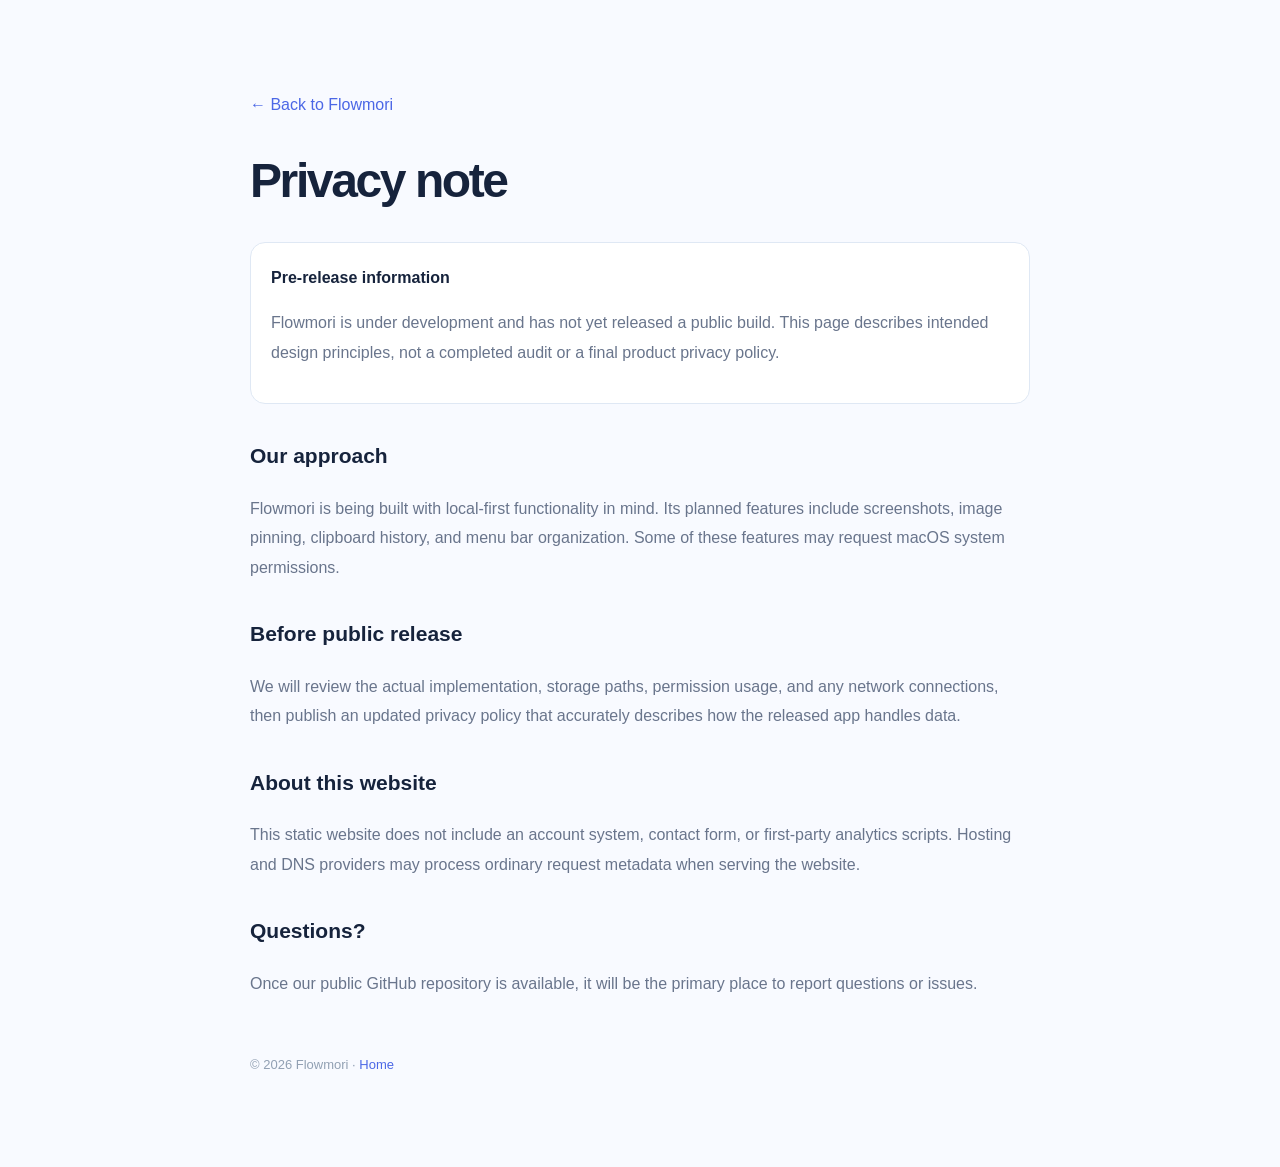
==== privacy/index.html @ 20188eb5 "Initial Flowmori website" ====
<!doctype html>
<html lang="en"><head><meta charset="utf-8"><meta name="viewport" content="width=device-width,initial-scale=1"><meta name="theme-color" content="#0a1020"><meta name="robots" content="noindex,follow"><title>Flowmori — Privacy note</title><link rel="icon" href="/assets/favicon-32.png"><style>body{margin:0;background:#f8faff;font:16px/1.85 -apple-system,BlinkMacSystemFont,"Segoe UI",sans-serif;color:#16233c}main{max-width:780px;margin:90px auto;padding:0 24px}a{color:#4b67e6;text-decoration:none}h1{letter-spacing:-.05em;font-size:48px;line-height:1.2}h2{font-size:21px;margin-top:33px}p,li{color:#69758c}aside{padding:20px;border:1px solid #dfe8f4;background:#fff;border-radius:15px}footer{margin:55px 0;font-size:13px;color:#91a0b3}</style></head><body><main><p><a href="/">← Back to Flowmori</a></p><h1>Privacy note</h1><aside><strong>Pre-release information</strong><p>Flowmori is under development and has not yet released a public build. This page describes intended design principles, not a completed audit or a final product privacy policy.</p></aside><h2>Our approach</h2><p>Flowmori is being built with local-first functionality in mind. Its planned features include screenshots, image pinning, clipboard history, and menu bar organization. Some of these features may request macOS system permissions.</p><h2>Before public release</h2><p>We will review the actual implementation, storage paths, permission usage, and any network connections, then publish an updated privacy policy that accurately describes how the released app handles data.</p><h2>About this website</h2><p>This static website does not include an account system, contact form, or first-party analytics scripts. Hosting and DNS providers may process ordinary request metadata when serving the website.</p><h2>Questions?</h2><p>Once our public GitHub repository is available, it will be the primary place to report questions or issues.</p><footer>© 2026 Flowmori · <a href="/">Home</a></footer></main></body></html>
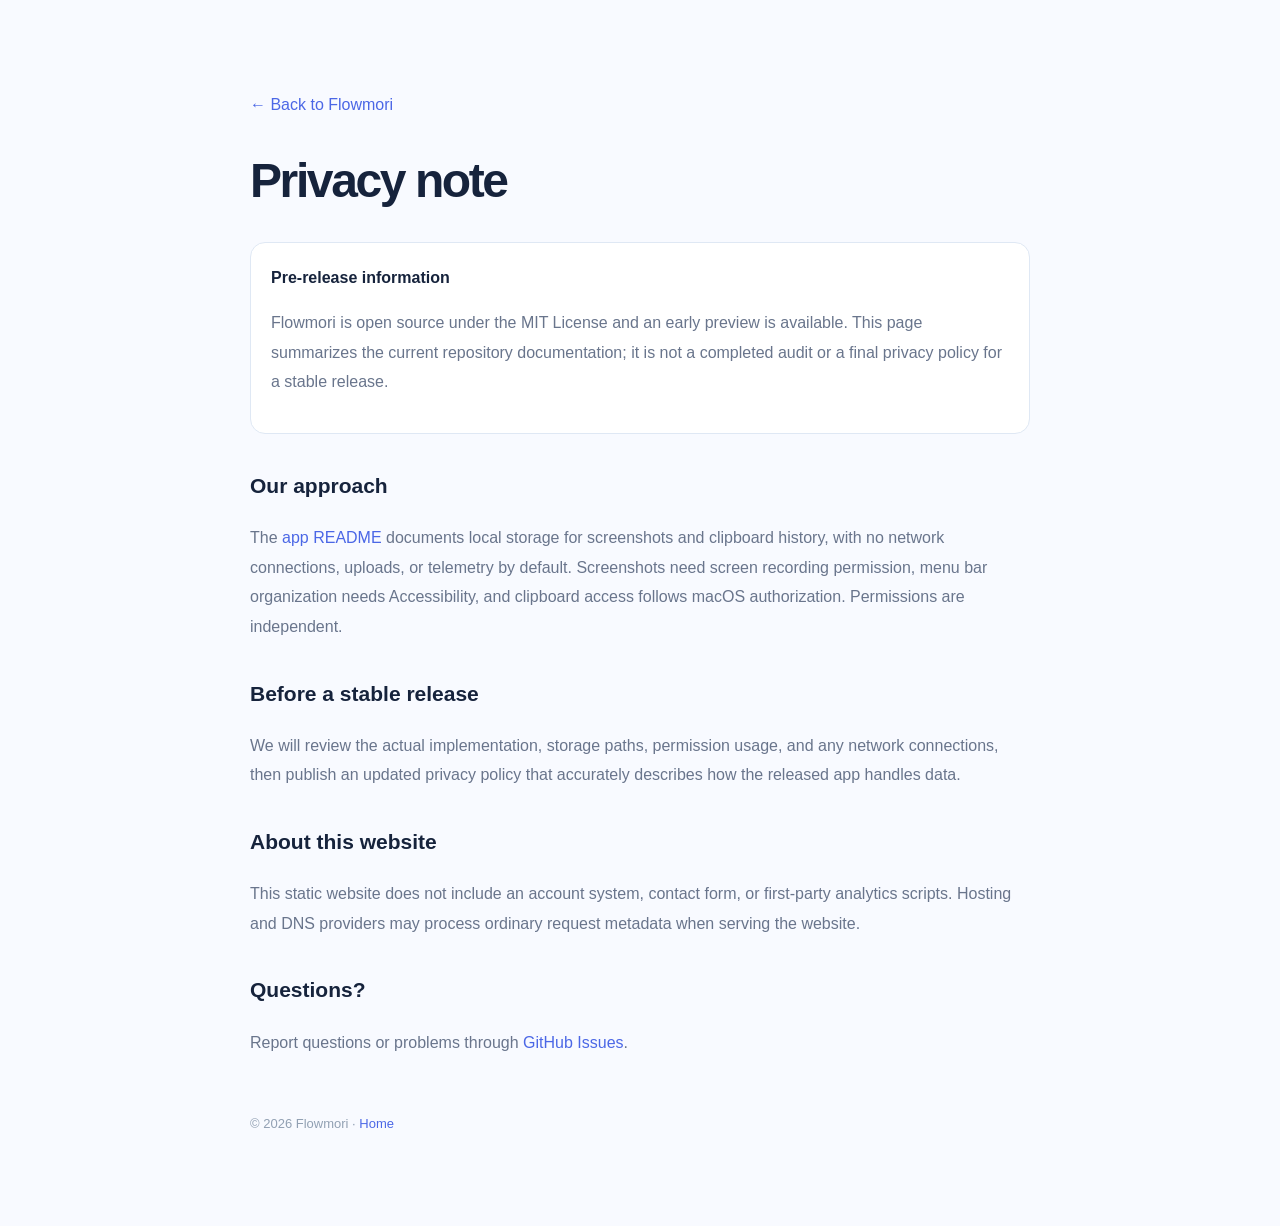
==== commit 2073b2ee: "Update website for v0.1.47 early preview Publish bilingual preview download and installation details" ====
--- a/privacy/index.html
+++ b/privacy/index.html
@@ -1,2 +1,2 @@
 <!doctype html>
-<html lang="en"><head><meta charset="utf-8"><meta name="viewport" content="width=device-width,initial-scale=1"><meta name="theme-color" content="#0a1020"><meta name="robots" content="noindex,follow"><title>Flowmori — Privacy note</title><link rel="icon" href="/assets/favicon-32.png"><style>body{margin:0;background:#f8faff;font:16px/1.85 -apple-system,BlinkMacSystemFont,"Segoe UI",sans-serif;color:#16233c}main{max-width:780px;margin:90px auto;padding:0 24px}a{color:#4b67e6;text-decoration:none}h1{letter-spacing:-.05em;font-size:48px;line-height:1.2}h2{font-size:21px;margin-top:33px}p,li{color:#69758c}aside{padding:20px;border:1px solid #dfe8f4;background:#fff;border-radius:15px}footer{margin:55px 0;font-size:13px;color:#91a0b3}</style></head><body><main><p><a href="/">← Back to Flowmori</a></p><h1>Privacy note</h1><aside><strong>Pre-release information</strong><p>Flowmori is under development and has not yet released a public build. This page describes intended design principles, not a completed audit or a final product privacy policy.</p></aside><h2>Our approach</h2><p>Flowmori is being built with local-first functionality in mind. Its planned features include screenshots, image pinning, clipboard history, and menu bar organization. Some of these features may request macOS system permissions.</p><h2>Before public release</h2><p>We will review the actual implementation, storage paths, permission usage, and any network connections, then publish an updated privacy policy that accurately describes how the released app handles data.</p><h2>About this website</h2><p>This static website does not include an account system, contact form, or first-party analytics scripts. Hosting and DNS providers may process ordinary request metadata when serving the website.</p><h2>Questions?</h2><p>Once our public GitHub repository is available, it will be the primary place to report questions or issues.</p><footer>© 2026 Flowmori · <a href="/">Home</a></footer></main></body></html>
+<html lang="en"><head><meta charset="utf-8"><meta name="viewport" content="width=device-width,initial-scale=1"><meta name="theme-color" content="#0a1020"><meta name="robots" content="noindex,follow"><title>Flowmori — Privacy note</title><link rel="icon" href="/assets/favicon-32.png"><style>body{margin:0;background:#f8faff;font:16px/1.85 -apple-system,BlinkMacSystemFont,"Segoe UI",sans-serif;color:#16233c}main{max-width:780px;margin:90px auto;padding:0 24px}a{color:#4b67e6;text-decoration:none}h1{letter-spacing:-.05em;font-size:48px;line-height:1.2}h2{font-size:21px;margin-top:33px}p,li{color:#69758c}aside{padding:20px;border:1px solid #dfe8f4;background:#fff;border-radius:15px}footer{margin:55px 0;font-size:13px;color:#91a0b3}</style></head><body><main><p><a href="/">← Back to Flowmori</a></p><h1>Privacy note</h1><aside><strong>Pre-release information</strong><p>Flowmori is open source under the MIT License and an early preview is available. This page summarizes the current repository documentation; it is not a completed audit or a final privacy policy for a stable release.</p></aside><h2>Our approach</h2><p>The <a href="https://github.com/BaiYu96/flowmori" target="_blank" rel="noopener noreferrer">app README</a> documents local storage for screenshots and clipboard history, with no network connections, uploads, or telemetry by default. Screenshots need screen recording permission, menu bar organization needs Accessibility, and clipboard access follows macOS authorization. Permissions are independent.</p><h2>Before a stable release</h2><p>We will review the actual implementation, storage paths, permission usage, and any network connections, then publish an updated privacy policy that accurately describes how the released app handles data.</p><h2>About this website</h2><p>This static website does not include an account system, contact form, or first-party analytics scripts. Hosting and DNS providers may process ordinary request metadata when serving the website.</p><h2>Questions?</h2><p>Report questions or problems through <a href="https://github.com/BaiYu96/flowmori/issues" target="_blank" rel="noopener noreferrer">GitHub Issues</a>.</p><footer>© 2026 Flowmori · <a href="/">Home</a></footer></main></body></html>
